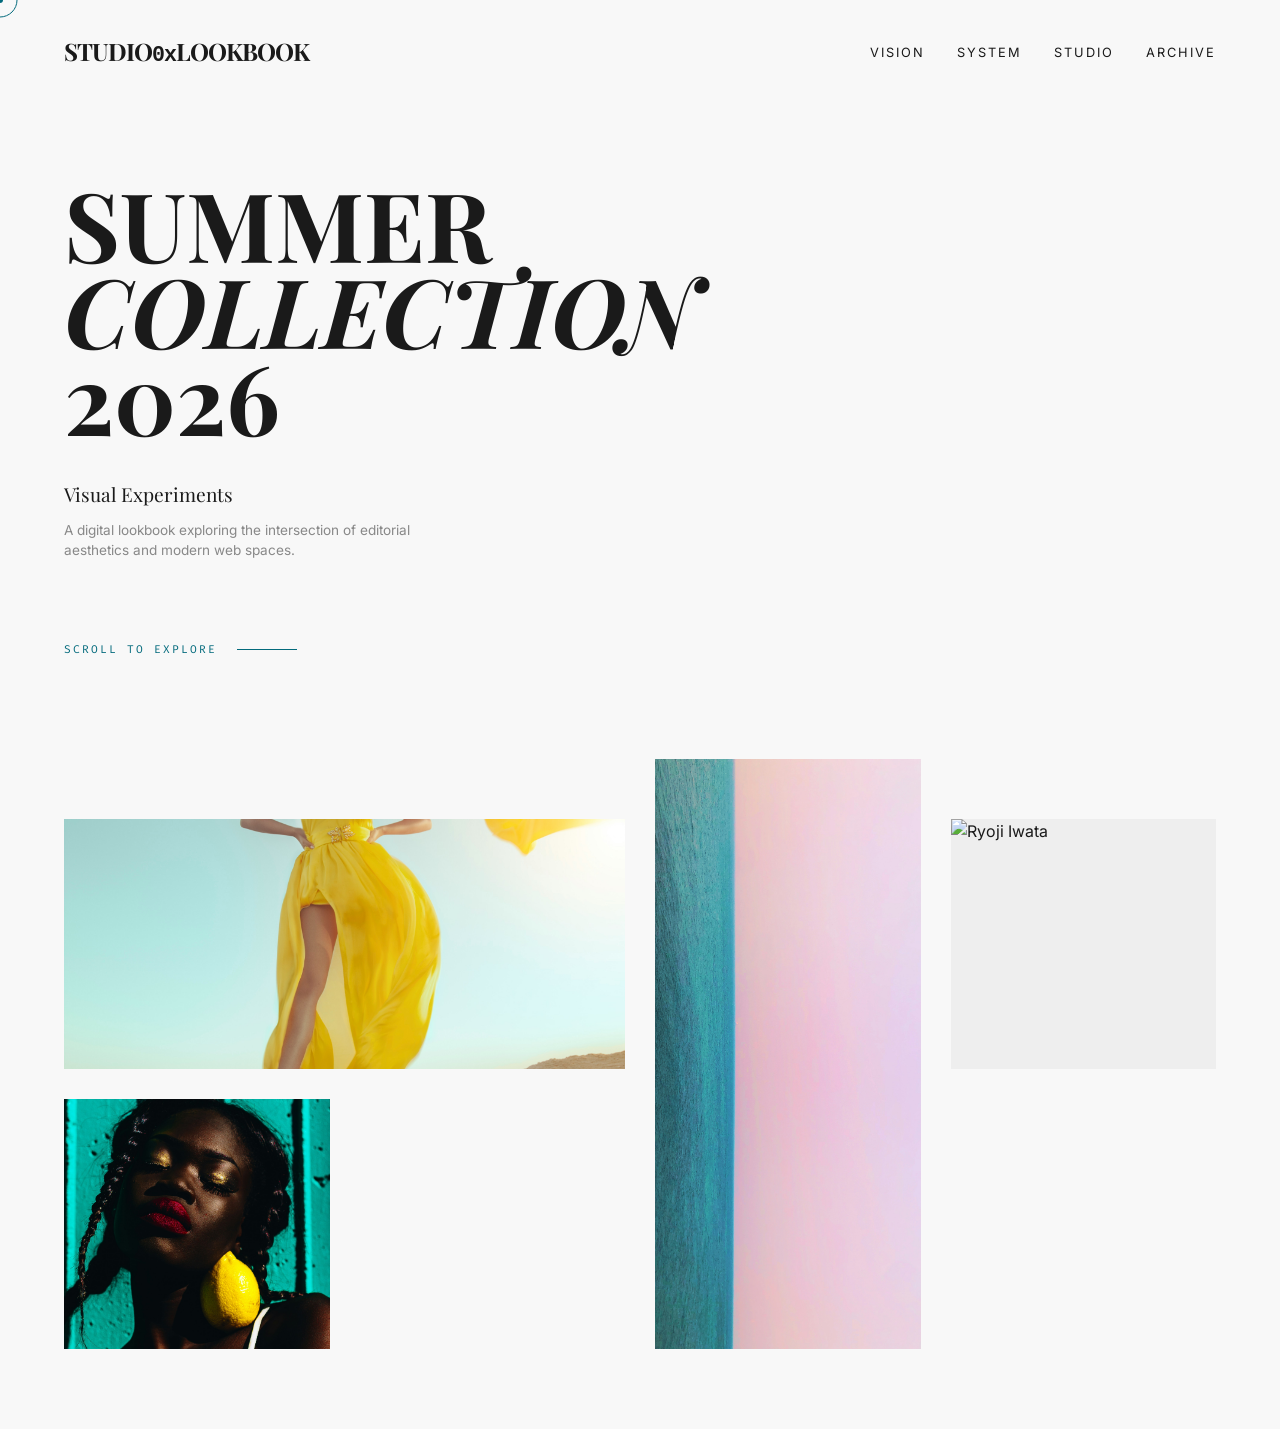
==== index.html @ ea7ab039 "Update README" ====
<!DOCTYPE html>
<html lang="de">
<head>
    <meta charset="UTF-8">
    <meta name="viewport" content="width=device-width, initial-scale=1.0">
    <title>Studio 0x Lookbook | Digital Editorial</title>
    <link rel="stylesheet" href="style.css">
    <link href="https://fonts.googleapis.com/css2?family=Playfair+Display:ital,wght@0,700;1,700&family=Inter:wght@300;400;600&display=swap" rel="stylesheet">
    <link href="https://fonts.googleapis.com/css2?family=Fira+Code:wght@500&display=swap" rel="stylesheet">
</head>
<body>

    <div class="cursor-dot"></div>
    <div class="cursor-outline"></div>

    <nav class="navbar">
        <div class="logo">
            <a href="index.html">STUDIO<span class="tech-zero">0x</span>LOOKBOOK</a>
        </div>
        <ul class="nav-links">
            <li><a href="idea.html">Vision</a></li>
            <li><a href="process.html">System</a></li>
            <li><a href="about.html">Studio</a></li>
            <li><a href="archive.html">Archive</a></li>
        </ul>
    </nav>

    <header class="titel">
        <h1>Summer<br><em>Collection<br></em> 2026</h1>
    </header>

    <header class="index-intro">
        <h1 style="font-family: 'Playfair Display', serif; font-size: 1.2rem; font-weight: 400; color: #1a1a1a;">
            Visual Experiments
        </h1>
        <p style="font-family: 'Inter', sans-serif; font-size: 0.85rem; color: #888; margin-top: 10px; max-width: 400px; line-height: 1.5;">
            A digital lookbook exploring the intersection of editorial aesthetics and modern web spaces.
        </p>
        
        <div class="scroll-indicator">
            <span>Scroll to explore</span>
            <div class="line"></div>
        </div>
    </header>

    <main class="lookbook-grid">
        <div class="lookbook-item item-wide">
            <img src="Fotos/hanen-souhail-EnrurZ62WUI-unsplash.jpg" alt="Hanen Souhail" draggable="false">
            <div class="item-overlay">
                <span>Hanen Soulhail</span> 
            </div>
        </div>
        <div class="lookbook-item item-tall shift-up">
            <img src="Fotos/mohammad-reza-razmpour-mamazii-WYpq9vVwIwQ-unsplash.jpg" alt="Mohammad Reza Razmpour Mamazii" draggable="false">
            <div class="item-overlay">
                <span>Mohammad Reza Razmpour Mamazii</span> 
            </div>
        </div>
        <div class="lookbook-item">
            <img src="Fotos/ryoji-iwata-U-L8q6L5FU0-unsplash.jpg" alt="Ryoji Iwata" draggable="false">
            <div class="item-overlay">
                <span>Ryoji Iwata</span> 
            </div>
        </div>
        <div class="lookbook-item">
            <img src="Fotos/oladimeji-odunsi-wecunh3nBrA-unsplash.jpg" alt="Oladimeji Odunsi" draggable="false">
            <div class="item-overlay">
                <span>Oladimeji Odunsi</span> 
            </div>
        </div>
    </main>
    
    <script src="script.js"></script>

</body>
</html>
---- style.css ----
/* ==========================================
   STUDIO 0x - MAIN STYLESHEET
   ========================================== */

/* --- 1. GRUNDEINSTELLUNGEN --- */
:root {
    --bg-color: #f8f8f8;
    --text-color: #1a1a1a;
    --accent-color: #036a7c;  
}

* {
    margin: 0;
    padding: 0;
    box-sizing: border-box;
}

html {
    scroll-behavior: smooth;
    cursor: none; 
}

body {
    background-color: var(--bg-color);
    font-family: 'Inter', sans-serif;
    color: var(--text-color);
    line-height: 1.6;
    overflow-x: hidden; 
}

/* --- 2. NAVIGATION (Sticky) --- */
.navbar {
    display: flex;
    justify-content: space-between;
    align-items: center;
    padding: 2rem 4rem;
    position: fixed; 
    top: 0;
    width: 100%;
    background: rgba(248, 248, 248, 0.8);
    backdrop-filter: blur(10px);
    z-index: 1000;
}

.logo {
    font-family: 'Playfair Display', serif;
    font-weight: 700;
    font-size: 1.5rem;
    letter-spacing: -1px;
}

.logo a {
    text-decoration: none;
    color: inherit;
}

.nav-links {
    list-style: none;
    display: flex;
    gap: 2rem;
}

.nav-links a {
    text-decoration: none;
    color: var(--text-color);
    text-transform: uppercase;
    font-size: 0.8rem;
    letter-spacing: 2px;
    transition: color 0.3s ease;
}

.nav-links a.active {
    color: var(--accent-color);
    font-weight: 600;
}

.nav-links a.active::after {
    content: "•";
    display: block;
    text-align: center;
    font-size: 1.2rem;
    line-height: 0.5;
    margin-top: 2px;
}

/* --- 3. STARTSEITE (INDEX) --- */

.titel {
    padding: 180px 4rem 40px;
    animation: fadeUp 1s cubic-bezier(0.2, 1, 0.3, 1) both;
}

.titel h1 {
    font-family: 'Playfair Display', serif;
    font-size: 6rem;
    line-height: 0.9;
    text-transform: uppercase;
}

.index-intro {
    padding: 0 4rem 60px;
    animation: fadeUp 1s cubic-bezier(0.2, 1, 0.3, 1) both;
    animation-delay: 0.2s;
}

.scroll-indicator {
    margin-top: 80px;
    display: flex;
    align-items: center;
    gap: 20px;
    opacity: 0;
    animation: fadeUp 1s cubic-bezier(0.2, 1, 0.3, 1) both;
    animation-delay: 0.8s;
}

.scroll-indicator span {
    font-family: 'Fira Code', monospace;
    font-size: 0.7rem;
    text-transform: uppercase;
    letter-spacing: 2px;
    color: var(--accent-color); 
}

.scroll-indicator .line {
    width: 60px;
    height: 1px;
    background: rgba(26, 26, 26, 0.2);
    position: relative;
    overflow: hidden;
}

.scroll-indicator .line::after {
    content: '';
    position: absolute;
    top: 0;
    left: 0;
    width: 100%;
    height: 100%;
    background: var(--accent-color); 
    animation: scrollLineHorizontal 2s cubic-bezier(0.77, 0, 0.175, 1) infinite;
}

.lookbook-grid {
    display: grid;
    grid-template-columns: repeat(4, 1fr);
    grid-auto-rows: 250px;
    gap: 30px;
    padding: 100px 4rem 4rem 4rem;
}

.lookbook-item {
    position: relative;
    overflow: hidden;
    background-color: #eee;
    animation: fadeUp 0.8s cubic-bezier(0.2, 1, 0.3, 1) both;
}

.lookbook-item:nth-child(1) { animation-delay: 0.1s; }
.lookbook-item:nth-child(2) { animation-delay: 0.2s; }
.lookbook-item:nth-child(3) { animation-delay: 0.3s; }
.lookbook-item:nth-child(4) { animation-delay: 0.4s; }
.lookbook-item:nth-child(5) { animation-delay: 0.5s; }
.lookbook-item:nth-child(6) { animation-delay: 0.6s; }

.lookbook-item img {
    width: 100%;
    height: 100%;
    object-fit: cover;
    transition: transform 0.8s ease;
}

.lookbook-item:hover img {
    transform: scale(1.1);
}

.item-overlay {
    position: absolute;
    top: 0;
    left: 0;
    width: 100%;
    height: 100%;
    display: flex;
    align-items: flex-end;
    padding: 25px;
    opacity: 0;
    transition: opacity 0.3s ease;
    background: transparent; 
    pointer-events: none;
    z-index: 5; 
}

.item-overlay span {
    background-color: white;
    color: #1a1a1a;
    padding: 8px 15px;
    font-size: 0.7rem;
    text-transform: uppercase;
    letter-spacing: 1px;
    display: inline-block;
}

.lookbook-item:hover .item-overlay,
.idea-side:hover .item-overlay,
.split-image-container:hover .item-overlay,
.about-header-image:hover .item-overlay {
    opacity: 1;
}

.item-wide { grid-column: span 2; }
.item-tall { grid-row: span 2; }
.item-extra-tall { grid-row: span 3; }

.lookbook-item.shift-up { 
    height: calc(100% + 60px) !important; 
    animation: fadeUpShift 0.8s cubic-bezier(0.2, 1, 0.3, 1) both !important; 
    display: block; 
}
.lookbook-item.shift-up img { height: 100%; object-fit: cover; }


/* --- 4. FIX FÜR UNTERSEITEN (Process, Idea, About) --- */

.process-layout, 
.idea-layout,
.content-page.split-layout { 
    display: flex;
    padding-top: 280px !important; 
    min-height: 100vh;
    box-sizing: border-box;
    background: transparent; 
}

.about-layout {
    display: flex;
    padding-top: 220px !important; 
    min-height: 100vh;
    box-sizing: border-box;
    background: transparent;
    flex-direction: column; 
}

.idea-layout {
    max-width: 1600px;
    margin: 0 auto;
    position: relative;
}

.left-side, 
.idea-side,
.split-image-container,
.about-header-image {
    position: relative;
    overflow: hidden;
}

.idea-side,
.split-image-container {
    margin-top: -80px; 
    height: calc(100vh - 200px) !important; 
}

.left-side img, 
.idea-side img, 
.split-image-container img, 
.about-header-image img {
    width: 100%;
    height: 100%;
    object-fit: cover;
    transition: transform 0.8s ease; 
}

.idea-side:hover img,
.split-image-container:hover img,
.about-header-image:hover img {
    transform: scale(1.05);
}


/* --- 5. TEXT-STYLES UNTERSEITEN --- */

.split-text-container {
    width: 40%;
    padding: 40px 80px;
    background: rgba(255, 255, 255, 0.85);
    backdrop-filter: blur(15px);
    margin-left: -10%;
    z-index: 2;
    animation: slideInRight 1.2s cubic-bezier(0.2, 1, 0.3, 1) both;
}

.idea-center-text {
    width: 38%;
    margin-left: -8%;
    margin-right: -2%;
    background: rgba(255, 255, 255, 0.75);
    backdrop-filter: blur(20px);
    z-index: 10;
    padding: 60px;
    animation: fadeUp 1s cubic-bezier(0.2, 1, 0.3, 1) both;
}

.left-img { width: 55%; z-index: 1; }
.right-img { width: 15%; z-index: 1; }

.idea-side img {
    position: absolute;
    width: 100%; 
    height: 100%;
    object-fit: cover;
}
.left-img img { left: 0; }
.right-img img { right: 0; }

.about-header-image {
    width: 100%;
    height: 50vh !important; 
}
.about-text-overlap {
    width: 80%;
    max-width: 1000px;
    align-self: center;
    margin-top: -15vh;
    background: rgba(255, 255, 255, 0.85);
    backdrop-filter: blur(20px);
    padding: 80px 60px;
    z-index: 10;
    animation: fadeUp 1s cubic-bezier(0.2, 1, 0.3, 1) both;
    margin-bottom: 80px;
}

.manifesto-grid { display: flex; gap: 40px; margin-top: 40px; }
.manifesto-item { flex: 1; }


/* --- 6. DAS RAW ARCHIVE (Scattered Grid) --- */

.archive-container {
    position: relative;
    width: 100%;
    height: 250vh; /* Wird per JS überschrieben, falls mehr Bilder da sind */
    padding-top: 140px;
    background: var(--bg-color);
}

.archive-header {
    position: absolute;
    top: 160px;
    left: 4rem;
    z-index: 1;
}

.drag-instruction {
    font-family: 'Fira Code', monospace;
    color: var(--accent-color); 
    font-weight: 600;
    font-size: 0.8rem;
    text-transform: uppercase;
    letter-spacing: 1px;
    margin-top: 15px;
}

.archive-item {
    position: absolute;
    width: 320px; 
    background: #ffffff;
    padding: 12px 12px 45px 12px;
    box-shadow: 0 10px 30px rgba(0,0,0,0.08);
    
    transition: top 0.4s cubic-bezier(0.2, 1, 0.3, 1), 
                left 0.4s cubic-bezier(0.2, 1, 0.3, 1), 
                transform 0.4s cubic-bezier(0.2, 1, 0.3, 1), 
                width 0.4s cubic-bezier(0.2, 1, 0.3, 1), 
                box-shadow 0.4s ease, filter 0.4s ease,
                opacity 1s ease-out; /* NEU FÜR DEN SCROLL-EFFEKT */
                
    cursor: grab; 
    
    /* NEU FÜR DEN SCROLL-EFFEKT: Bilder starten unsichtbar! */
    opacity: 0;
}

/* NEU FÜR DEN SCROLL-EFFEKT: Das Skript schaltet diese Klasse ein */
.archive-item.visible {
    opacity: 1;
}

.archive-item img {
    width: 100%;
    height: auto;
    filter: grayscale(40%) contrast(1.1); 
    transition: filter 0.4s ease;
    pointer-events: none; 
}

.archive-item:hover img {
    filter: grayscale(0%) contrast(1);
}

.archive-item:active {
    cursor: grabbing;
    box-shadow: 0 20px 50px rgba(0,0,0,0.2);
}

.raw-label {
    position: absolute;
    bottom: 12px;
    left: 15px;
    font-family: 'Fira Code', monospace;
    font-size: 0.7rem;
    color: #888; 
    font-weight: 600;
}

#archive-overlay {
    display: none;
    position: fixed;
    top: 0; left: 0; width: 100%; height: 100%;
    background: rgba(248, 248, 248, 0.7); 
    backdrop-filter: blur(25px);
    -webkit-backdrop-filter: blur(25px);
    z-index: 99990;
    cursor: zoom-out;
}

.archive-item.enlarged {
    left: 50% !important;
    top: 50% !important;
    transform: translate(-50%, -50%) scale(1) rotate(0deg) !important;
    width: 80vw !important;
    max-width: 900px;
    z-index: 99999 !important;
    cursor: zoom-out !important;
    background: white; 
    padding: 20px 20px 60px 20px;
    box-shadow: 0 40px 80px rgba(0,0,0,0.15);
}

.archive-item.enlarged img {
    filter: grayscale(0%) contrast(1);
}


/* --- 7. EXTRAS (Cursor & Animationen) --- */

.cursor-dot, .cursor-outline {
    position: fixed;
    pointer-events: none;
    z-index: 100000; 
    background-color: var(--accent-color);
    border-radius: 50%;
    transform: translate(-50%, -50%);
}
.cursor-dot { width: 6px; height: 6px; }
.cursor-outline { width: 35px; height: 35px; background: transparent; border: 1px solid var(--accent-color); }

@keyframes fadeUp {
    from { opacity: 0; transform: translateY(40px); }
    to { opacity: 1; transform: translateY(0); }
}

@keyframes fadeUpShift {
    from { opacity: 0; transform: translateY(20px); }
    to { opacity: 1; transform: translateY(-60px); } 
}

@keyframes slideInRight {
    from { transform: translateX(50px); opacity: 0; }
    to { transform: translateX(0); opacity: 1; }
}
@keyframes slideInLeft {
    from { transform: translateX(-100%); opacity: 0; }
    to { transform: translateX(0); opacity: 1; }
}

@keyframes scrollLineHorizontal {
    0% { transform: translateX(-100%); }
    50% { transform: translateX(0); }
    100% { transform: translateX(100%); }
}

.tech-zero { font-family: monospace; font-size: 0.9em; }

@media (max-width: 900px) {
    .lookbook-grid { grid-template-columns: 1fr; padding: 60px 20px 40px; }
    .titel h1 { font-size: 3rem; }
    .process-layout, .idea-layout { flex-direction: column; padding-top: 140px !important; }
    .split-text-container, .idea-center-text, .about-text-overlap { width: 100%; margin: 0; padding: 40px 20px; }
    
    .left-side, .idea-side, .split-image-container { height: 40vh !important; width: 100%; margin-top: 0; }
    
    .idea-side img { position: relative; width: 100%; }
    .manifesto-grid { flex-direction: column; gap: 20px; }
    
    .scroll-indicator { margin-top: 40px; margin-bottom: 40px; }
    
    .archive-item { width: 250px; }
    .archive-item.enlarged { width: 95vw !important; }
}
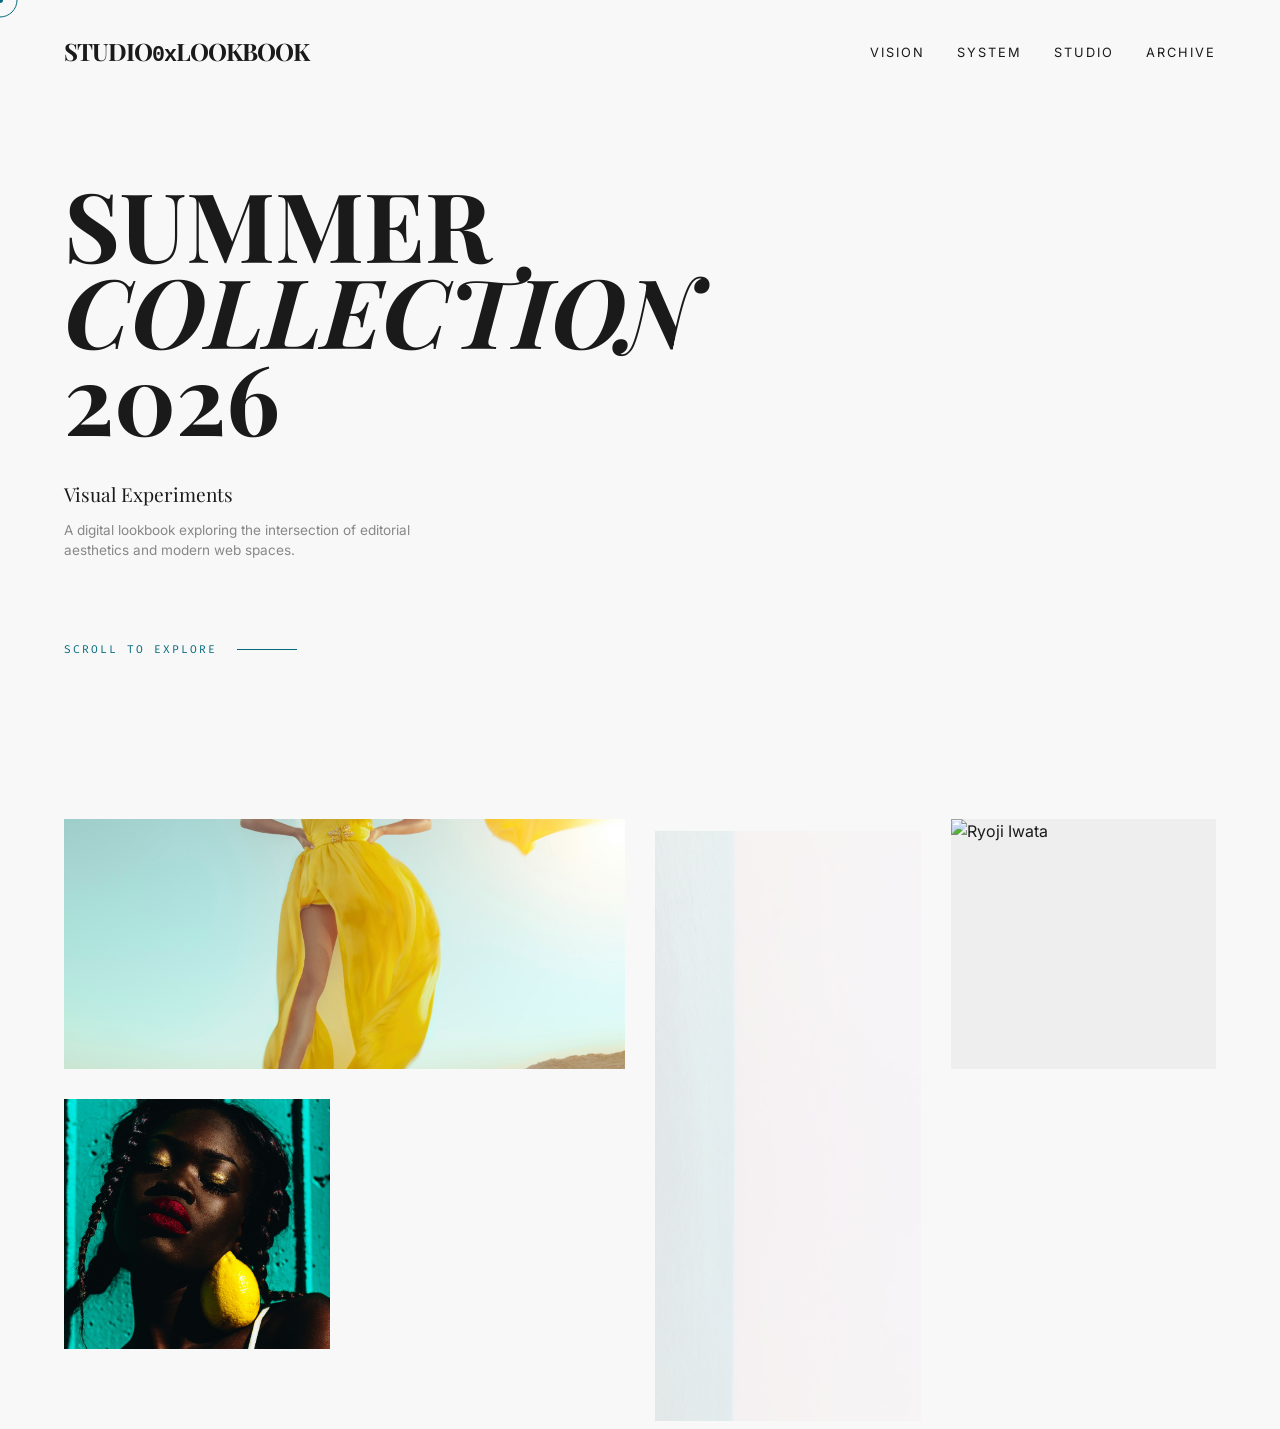
==== commit 772cc56b: "Fix mobile: hamburger menu + cursor" ====
--- a/index.html
+++ b/index.html
@@ -17,7 +17,8 @@
         <div class="logo">
             <a href="index.html">STUDIO<span class="tech-zero">0x</span>LOOKBOOK</a>
         </div>
-        <ul class="nav-links">
+        <button class="hamburger" id="hamburger" aria-label="Menu"><span></span><span></span><span></span></button>
+        <ul class="nav-links" id="nav-links">
             <li><a href="idea.html">Vision</a></li>
             <li><a href="process.html">System</a></li>
             <li><a href="about.html">Studio</a></li>
--- a/style.css
+++ b/style.css
@@ -442,6 +442,7 @@
 
 /* --- 7. EXTRAS (Cursor & Animationen) --- */
 
+/* Cursor nur auf echten Maus-Geräten */
 .cursor-dot, .cursor-outline {
     position: fixed;
     pointer-events: none;
@@ -449,9 +450,36 @@
     background-color: var(--accent-color);
     border-radius: 50%;
     transform: translate(-50%, -50%);
-}
-.cursor-dot { width: 6px; height: 6px; }
-.cursor-outline { width: 35px; height: 35px; background: transparent; border: 1px solid var(--accent-color); }
+    display: none;
+}
+
+@media (hover: hover) and (pointer: fine) {
+    html { cursor: none; }
+    .cursor-dot { display: block; width: 6px; height: 6px; }
+    .cursor-outline { display: block; width: 35px; height: 35px; background: transparent; border: 1px solid var(--accent-color); }
+}
+
+/* --- 8. HAMBURGER (nur Mobile) --- */
+.hamburger {
+    display: none;
+    flex-direction: column;
+    gap: 5px;
+    cursor: pointer;
+    padding: 4px;
+    z-index: 1100;
+    background: none;
+    border: none;
+}
+.hamburger span {
+    display: block;
+    width: 22px;
+    height: 1.5px;
+    background: var(--text-color);
+    transition: all 0.3s ease;
+}
+.hamburger.open span:nth-child(1) { transform: translateY(6.5px) rotate(45deg); }
+.hamburger.open span:nth-child(2) { opacity: 0; }
+.hamburger.open span:nth-child(3) { transform: translateY(-6.5px) rotate(-45deg); }
 
 @keyframes fadeUp {
     from { opacity: 0; transform: translateY(40px); }
@@ -481,18 +509,62 @@
 .tech-zero { font-family: monospace; font-size: 0.9em; }
 
 @media (max-width: 900px) {
-    .lookbook-grid { grid-template-columns: 1fr; padding: 60px 20px 40px; }
+
+    /* NAVBAR */
+    .navbar { padding: 1.2rem 1.5rem; }
+    .logo { font-size: 1rem; }
+    .hamburger { display: flex; }
+
+    .nav-links {
+        display: none;
+        position: fixed;
+        top: 0; left: 0; right: 0; bottom: 0;
+        background: rgba(248, 248, 248, 0.97);
+        backdrop-filter: blur(20px);
+        flex-direction: column;
+        justify-content: center;
+        align-items: center;
+        gap: 2.5rem;
+        z-index: 1050;
+        list-style: none;
+    }
+    .nav-links.open { display: flex; }
+    .nav-links a { font-size: 1.1rem; letter-spacing: 3px; }
+
+    /* STARTSEITE */
+    .titel { padding: 120px 1.5rem 20px; }
     .titel h1 { font-size: 3rem; }
-    .process-layout, .idea-layout { flex-direction: column; padding-top: 140px !important; }
-    .split-text-container, .idea-center-text, .about-text-overlap { width: 100%; margin: 0; padding: 40px 20px; }
-    
+    .index-intro { padding: 0 1.5rem 40px; }
+    .scroll-indicator { margin-top: 40px; margin-bottom: 40px; }
+
+    /* LOOKBOOK GRID */
+    .lookbook-grid {
+        grid-template-columns: 1fr 1fr;
+        grid-auto-rows: 200px;
+        gap: 10px;
+        padding: 20px 1.5rem 40px;
+    }
+    .item-wide { grid-column: span 2; }
+    .item-tall { grid-row: span 1; }
+    .lookbook-item.shift-up {
+        height: 200px !important;
+        transform: none !important;
+        animation: fadeUp 0.8s cubic-bezier(0.2, 1, 0.3, 1) both !important;
+    }
+
+    /* UNTERSEITEN */
+    .process-layout, .idea-layout { flex-direction: column; padding-top: 100px !important; }
+    .split-text-container, .idea-center-text { width: 100%; margin: 0; padding: 30px 1.5rem; }
     .left-side, .idea-side, .split-image-container { height: 40vh !important; width: 100%; margin-top: 0; }
-    
     .idea-side img { position: relative; width: 100%; }
+    .right-img { display: none; }
+    .left-img { width: 100%; }
     .manifesto-grid { flex-direction: column; gap: 20px; }
-    
-    .scroll-indicator { margin-top: 40px; margin-bottom: 40px; }
-    
-    .archive-item { width: 250px; }
+    .about-layout { padding-top: 100px !important; }
+    .about-header-image { height: 35vh !important; }
+    .about-text-overlap { width: 95%; margin: -8vh auto 40px; padding: 30px 1.5rem; }
+
+    /* ARCHIVE */
+    .archive-item { width: 180px; }
     .archive-item.enlarged { width: 95vw !important; }
 }
